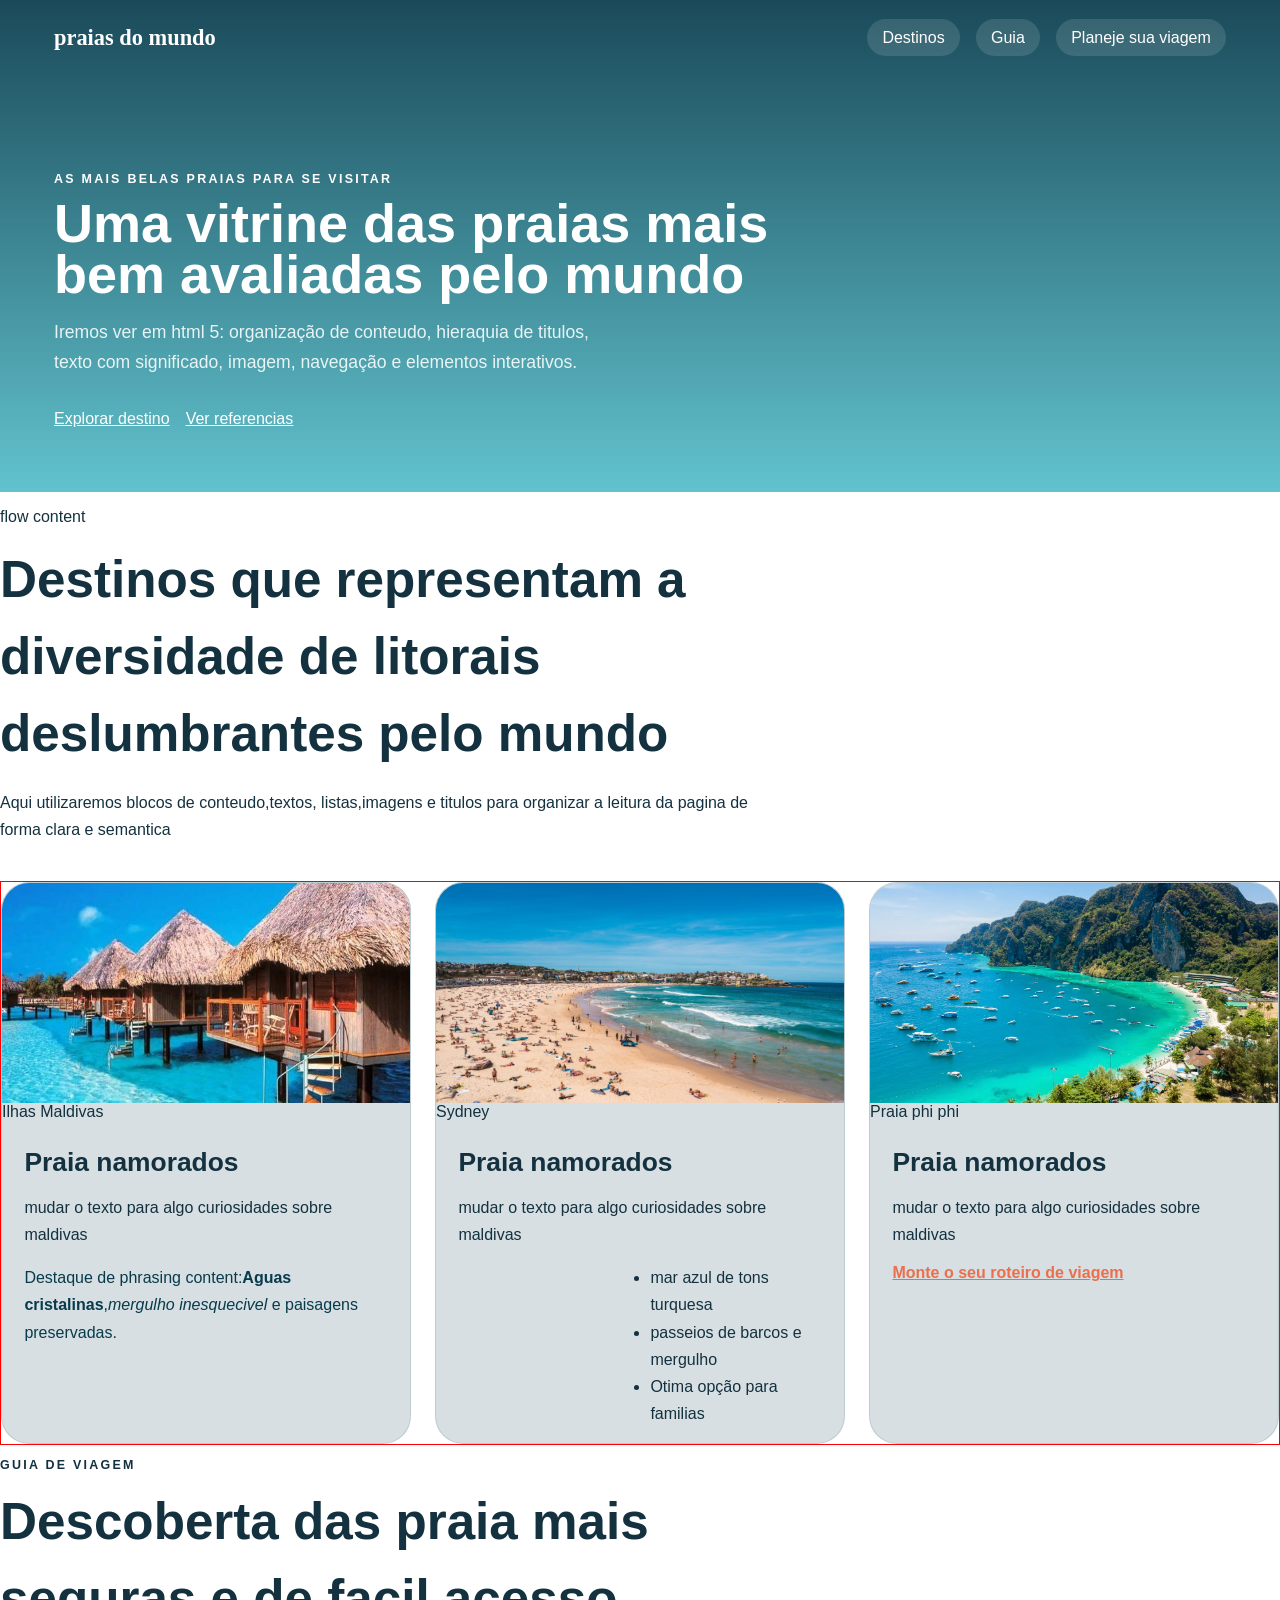
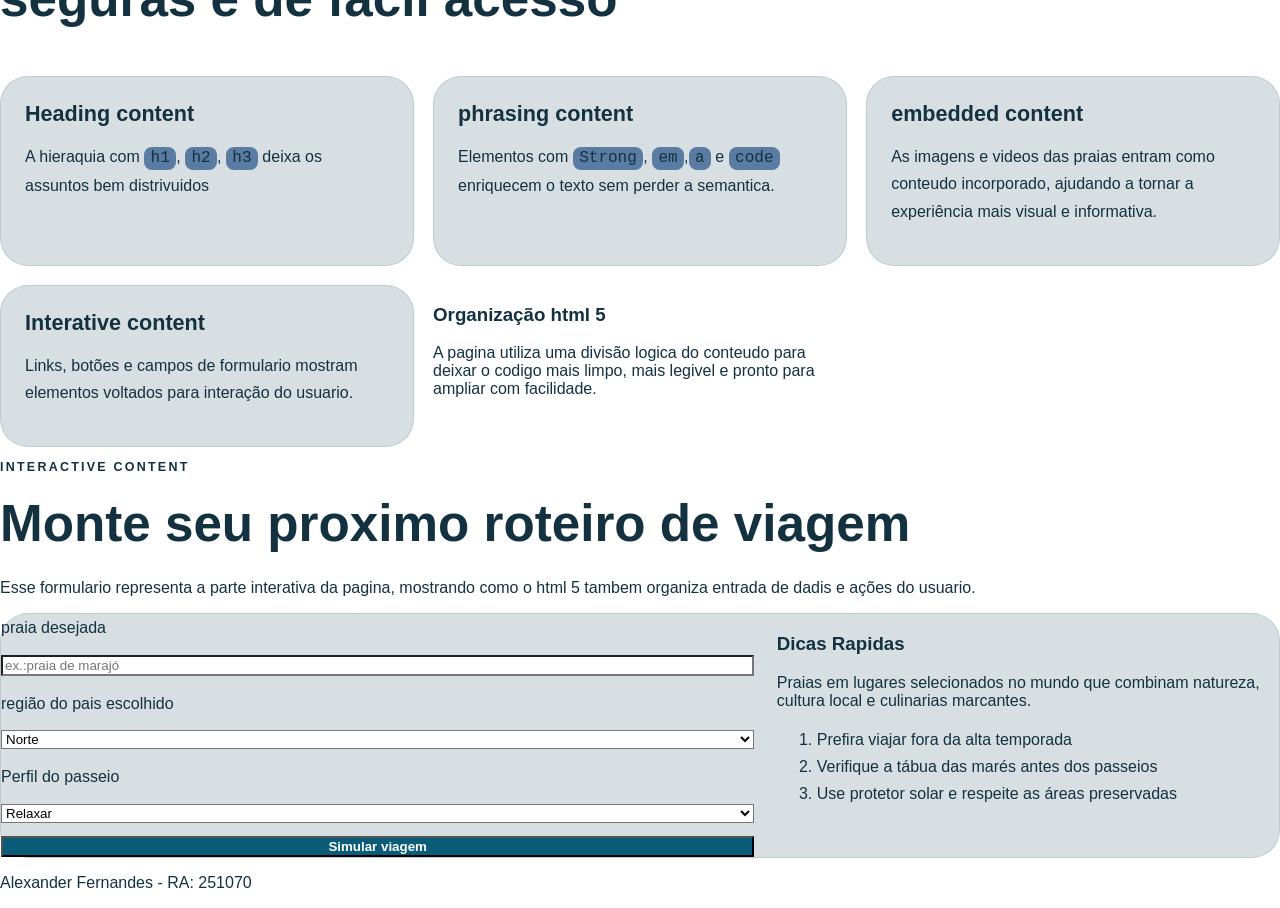
==== PRAIAS/INDEX.HTML @ 372cf145 "verificação reconfigurando o git para proximas entregas" ====
<!DOCTYPE html>
<html lang="pt-br">
<head>
    <meta charset="UTF-8">
    <meta name="viewport" content="width=device-width, initial-scale=1.0">
    <link rel="stylesheet" href="../PRAIAS/CSS/Style.css">
    <title>As praias mais belas do Mundo</title>
</head>
<body>
    <header class="hero" id="topo">
        <nav class="menu" area-label="Navegação principal">
            <a class="logo" href="#topo">praias do mundo</a>
            <ul class="menu-links">
                <li><a href="#destinos">Destinos</a></li>
                <li><a href="#guia">Guia</a></li>
                <li><a href="#Planeje">Planeje sua viagem</a></li>                
            </ul>
        </nav>
        <!-- fim nav -->
        <!-- inicio section  -->
         <section class="hero-conteudo">
            <p class="eyebrow">As mais belas praias para se visitar</p>
            <h1>Uma vitrine das praias mais bem avaliadas pelo mundo</h1>
            <p class="descricao">
                Iremos ver em html 5: organização de conteudo, hieraquia de titulos, texto com significado, imagem, navegação e elementos interativos.
            </p>
            <div class="acoes">
                <a class="botao primario" href="#destinos"> Explorar destino</a>
                <a class="botao secundario" href="#guia"> Ver referencias</a>
                
            </div>
         </section>
         <!-- fim section -->
    </header>
    <!-- começo da main -->
     <main>
        <Section class="secao" id="destinos">
            <div class="secao-titulo">
            <p class="rotulos">flow content</p>
            <h2>Destinos que representam a diversidade de litorais deslumbrantes pelo mundo</h2>
            <p>
                Aqui utilizaremos blocos de conteudo,textos, listas,imagens e titulos para organizar a leitura da pagina de forma clara e semantica
            </p>
            </div>
        
        <!-- inicio card 1 -->
            <div class="cards">
                <article class="card">
                    <figure>
                        <img src="./IMG/Ilhas Maldivas.jpg" alt="mar azul, areia clara em maldivas">
                        <figurecaption>Ilhas Maldivas</figurecaption>
                    </figure>
                    <h3> Praia namorados</h3>
                    <p> mudar o texto para algo curiosidades sobre maldivas

                    </p>
                    <p class="destaque-texto">
                        Destaque de phrasing content:<strong>Aguas cristalinas</strong>,<em>mergulho inesquecivel</em> e paisagens preservadas.
                    </p>
                </article>
                <!-- fim card 1 -->
        <!-- inicio card 2 -->
            
                <article class="card">
                    <figure>
                        <img src="./IMG/Praia Sydney.jpg" alt="mar azul, areia clara em Sydney">
                        <figurecaption>Sydney</figurecaption>
                    </figure>
                    <h3> Praia namorados</h3>
                    <p> mudar o texto para algo curiosidades sobre maldivas

                    </p>
                    <ul>
                        <li>mar azul de tons turquesa</li>
                        <li>passeios de barcos e mergulho</li>
                        <li>Otima opção para familias</li>
                    </ul>
                </article>
                <!-- fim card 2 -->
        <!-- inicio card 3 -->
           
                <article class="card">
                    <figure>
                        <img src="./IMG/Praia Phi Phi.jfif" alt="mar azul, areia clara em phi phi">
                        <figurecaption>Praia phi phi</figurecaption>
                    </figure>
                    <h3> Praia namorados</h3>
                    <p> mudar o texto para algo curiosidades sobre maldivas

                    </p>
                    <a class="link-card" href="#planeje">Monte o seu roteiro de viagem</a>
                </article>
                <!-- fim card 3 -->
            </div>
        
        <!-- inicio sessão guia -->
        <section class="secao-guia" id="guia">
            <div class="secao-titulo">
                <p class="rotulo">guia de viagem</p>
                <h2>Descoberta das praia mais seguras e de facil acesso</h2>
            </div>
            <div class="grade-guia">
                <!-- começo do bloco guia -->
                <article class="bloco-guia">
                    <h3>Heading content</h3>
                <p>
                    A hieraquia com <code>h1</code>, <code>h2</code>, <code>h3</code> deixa os assuntos bem distrivuidos
                </p>
                </article>

                <article class="bloco-guia">
                    <h3>phrasing content</h3>
                <p>
                   Elementos com <code>Strong</code>, <code>em</code>,<code>a</code> e <code>code</code> enriquecem o texto sem perder a semantica.
                </p>
                </article>

                <article class="bloco-guia">
                    <h3>embedded content</h3>
                <p>
                    As imagens e videos das praias entram como conteudo incorporado, ajudando a tornar a experiência mais visual e informativa.
                </p>
                </article>

                <article class="bloco-guia">
                    <h3>Interative content</h3>
                <p>
                   Links, botões e campos de formulario mostram elementos voltados para interação do usuario.
                </p>
                </article>

                <article class="bloco-guia-destaque-guia">
                    <h3>Organização html 5 </h3>
                <p>
                    A pagina utiliza uma divisão logica do conteudo para deixar o codigo mais limpo, mais legivel e pronto para ampliar com facilidade.
                </p>
                </article>
            </div>
        </section>
        <!-- fim sessão guia -->

         <!-- inicio sessão planejamento da viagem -->
          <section class="secao-planejamento" id="planeje">
            <div class="sessao-titulo">
                <p class="rotulo">Interactive content</p>
                <h2>Monte seu proximo roteiro de viagem</h2>
                <p> Esse formulario representa a parte interativa da pagina, mostrando como o html 5 tambem organiza entrada de dadis e ações do usuario.</p>
            </div>
          <div class="painel-planejamento">
            <form class="formulario">
                <label for="praia">praia desejada</label>
                <input type="text" id="praia" name="praia" placeholder="ex.:praia de marajó">

                <label for="regiao">região do pais escolhido </label>
                <select name="regiao" id="regiao">
                    <option>Norte</option>
                    <option>Nordeste</option>
                    <option>Centro-Oeste</option>
                    <option>Sudeste</option>
                    <option>Sul</option>
                </select>

                <label for="Perfil">Perfil do passeio</label>
                <select name="Perfil" id="Perfil">
                    <option>Relaxar</option>
                    <option>Mergulho</option>
                    <option>Familia</option>
                    <option>Aventura</option>
                </select>

                <button type="submit">Simular viagem</button>
            </form>

            <aside class="Dicas">
                <h3>Dicas Rapidas</h3>
                <p>
                    Praias em lugares selecionados no mundo que combinam natureza, cultura local e culinarias marcantes.
                </p>
                <ol>
                    <li> Prefira viajar fora da alta temporada</li>
                    <li> Verifique a tábua das marés antes dos passeios</li>
                    <li> Use protetor solar e respeite as áreas preservadas</li>
                </ol>
          </div>
          </section>
          <!-- fim da sessão planejamento da viagem -->
           
     </main>
     <footer id="rodape">
        <p>Alexander Fernandes - RA: 251070</p>

     </footer>

     
</body>
</html>
---- PRAIAS/CSS/Style.css ----
:root{
    --areia:#f3e7c9;
    --espuma:#fffaf1;
    --oceano:#0a5c78;
    --oceano-profundo:#073b4c;
    --turquesa:#16a6b6;
    --sol:#f5a623;
    --coral:#eb6f4d;
    --texto:#13313f;
    --texto-suave:#4f6c77;
    --borda:rgba(7, 59, 76, 0.12);
    --sombra:rgba(7, 59, 76, 0.16);
}
*{box-sizing: border-box;
}
html{
    scroll-behavior: smooth;
}
body{
    margin: 0;
    font-family: sans-serif;
    /* instalar fontes com o google API's para a proxima aula > manrope */
    color: var(--texto);
    background: radial-gradient(circle at top right, rgba(245,166,35,0.18),transparent 18%,linear-gradient(180deg, rgba(#f6fbfc 0%,#eef7f8 35%,#fff9f1 100%)));
}
img{
    display: block;
    width: 100%;
}
a{
    color: inherit;
}
.hero{
    width: 100vw;
    padding: 1.5rem 6vh 4rem;
    background: linear-gradient(rgba(7,59,76,0.92),rgba(22, 166, 182, 0.68)), url(https://images.unsplash.com/photo-1500375592092-40eb2168fd21?auto=format&fit=crop&w=1600&q=80) center/cover;
    color: #ffff;
    }

.menu{
    display:flex;
    align-items: center;
    justify-content: space-between;
    gap: 1rem;
    flex-wrap: wrap;
}

.logo{
    font-family: 'fraunces,sans-serif';
    font-size: 1.4rem;
    font-weight: bold;
    text-decoration: none;
}

.menu-links {
    display: flex;
    gap: 1rem;
    list-style: none;
    margin: 0;
    padding: 0;
}
.menu-links a {
    text-decoration: none;
    padding: 0.6rem 0.95rem;
    border-radius: 999px;
    background: rgba(255, 255, 255, 0.12);
}
.hero-conteudo {
    max-width: 720px;
    padding: 12vh 0 0;
}

.eyebrow,
.rotulo {
    text-transform: uppercase;
    letter-spacing: 0.18em;
    font-size: 0.78rem;
    font-weight: 700;
}
.hero,
.secao h2,
.bloco-guia h3,
.dicas h3{
    font-family: 'fraunces', sans-serif;
}

.hero h1{
    margin: 0.5rem 0 1rem;
    font-size: clamp(2.7rem, 6vh, 5.2rem);
    /*Clamp para definir um tamanho de fonte que escala responsivamente a função */
    line-height: 0.95;
}

.descricao{
    max-width: 58ch;
    font-size: 1.1rem;
    line-height: 1.7;
    color: rgba(255, 255, 255, 0.88);
}
.acoes{
    display: flex;
    gap: 1rem;
    flex-wrap: wrap;
    margin-top: 2rem;
}
.botao-primario,
.botao-secundario{
    display: inline-block;
    padding: 0.95rem 1.4rem;
    border-radius: 999px;
    font-weight: 700;
    text-decoration: none;
}

.botao-primario{
    background: var(--sol);
    
    color: #08212c;
}

.botao-secundario{
    border: 1px solid var(rgba(255, 255, 255, 0.4));
    background: rgba(255, 255, 255, 0.1);
}

.secao-titulo{
    max-width: 760px;
    margin-bottom: 2.4rem;
}
.secao h2 {
    margin: 0.35rem 0 0.8rem;
    font-size: clamp(2rem, 4vw, 3.4rem);
    line-height: 1.5;
}

.secao-titulo p:last-child,
.card p,
.bloco-guia p,
.dicas p,
.formulario label,
.rodape p,
li{
    line-height: 1.7;
}
.cards{
    display: grid;
    grid-template-columns:repeat(3, minmax(0, 1fr));
    gap: 1.5rem;
    border: 1px solid red;
}

.card,
.bloco-guia,
.painel-planejamento{
    background: var(--sombra);
    border: 1px solid var(--borda);
    border-radius: 28px;
}

.card {
    overflow: hidden;
}

.card figure{
    margin: 0;
}

.card img {
    height: 220px;
    object-fit: cover;
}

.card figcaption {
    padding: 0.8rem 1.4rem 0;
    color: var(--texto-suave);
    font-size: 0.92rem;
}

.card h3,
.card p,
.card ul,
.link-card{
    margin-left: 1.4rem;
    margin-right: 1.4rem;
}

.card h3{
    margin-top: 1.6rem;
    margin-bottom: 0.8rem;
    font-size: 1.65rem;
}

.card ul {
    padding-left: 12rem;
}

.destaque-texto{
    color: var(  --oceano-profundo);
}

.link-card {
    display: inline-block;
    margin-bottom: 1.6rem;
    font-weight: 700;
    color:var(--coral);
}
.guia {
    background: linear-gradient(180deg,rgba(22, 166, 182, 0.08), rgba(255, 250, 241, 0.7)),
    linear-gradient(90deg,rgba(22, 166, 182, 0.45), rgba(255, 250, 241, 0.2 ));
}

.grade-guia{
    display: grid;
    grid-template-columns: repeat(3, minmax(0, 1fr));
    gap: 1.2rem;
}

.bloco-guia {
    padding: 1.5rem;
}

.bloco-guia h3 {
    margin-top: 0;
    margin-bottom: 0.8rem;
    font-size: 1.35rem;
}

.destaque-guia {
    background: linear-gradient(160deg,rgba(10,92,120,0.95)rgba(22,166,182,0.8))
}

.destaque-guia code {
    color: #ffff;
}

code {
    padding: 0.15rem 0.4rem;
    border-radius: 8px;
    background-color: rgba(7, 59, 120, 0.6);
    font-family:  consolas, monospace;
}

.painel-planejamento {
    display: grid;
    grid-template-columns: 1.2fr 0.8fr;
    gap: 1.4rem;
}

.formulario {
    display: grid;
    gap: 0.85rem;
}

.formulario input,
.formulario select {
    background: #ffff;
}

.formulario button {
    background:var(--oceano);
    color: #ffff;
    font-weight: 700;
    cursor: pointer;
}

.dicas{
    padding: 0.4rem 0.4rem 0.4rem 0;
}

.dicas h3 {
    margin-top: 0;
    font-size: 1.5rem;
}

.rodape {
    padding:  2rem 6vw 3rem;
    color: var(--texto-suave);
}
/*tratando css ambiente mobile */

@media (max-width: 980px) {
    .cards,
    .grade-guia,
    .painel-planejamento{
        grid-template-columns: 1fr;
    }

    .hero{
        min-height: auto;
        padding-bottom: 3rem;
    }
    
 }

 @media (max-width: 640px) {
    .menu{
        flex-direction: column;
        align-items: flex-start;
         }

    .menu-links {
        flex-wrap: wrap;
    }
    .hero-conteudo{
        padding-top: 4rem;
    }
    .secao,
    .hero,
    .rodape {
        padding-left: 1.2rem;
        padding-right: 1.2rem;
    }

    }
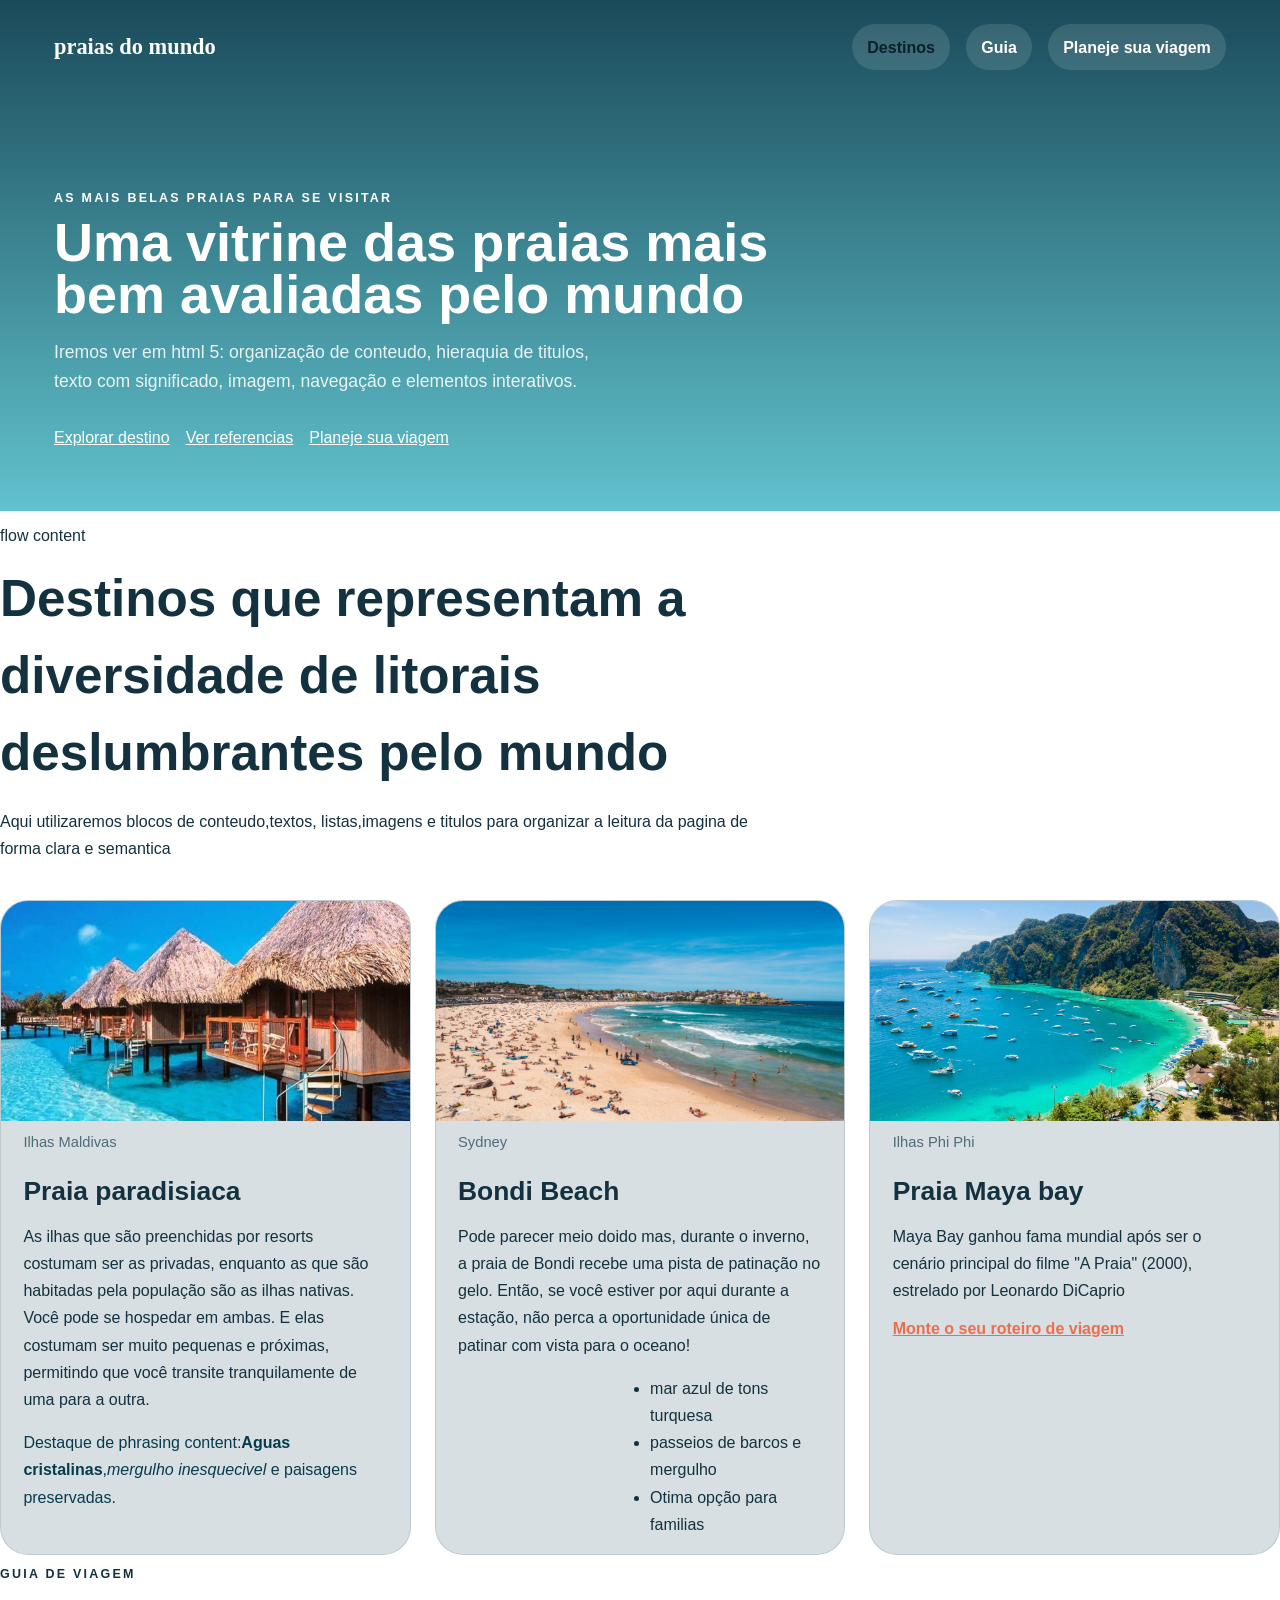
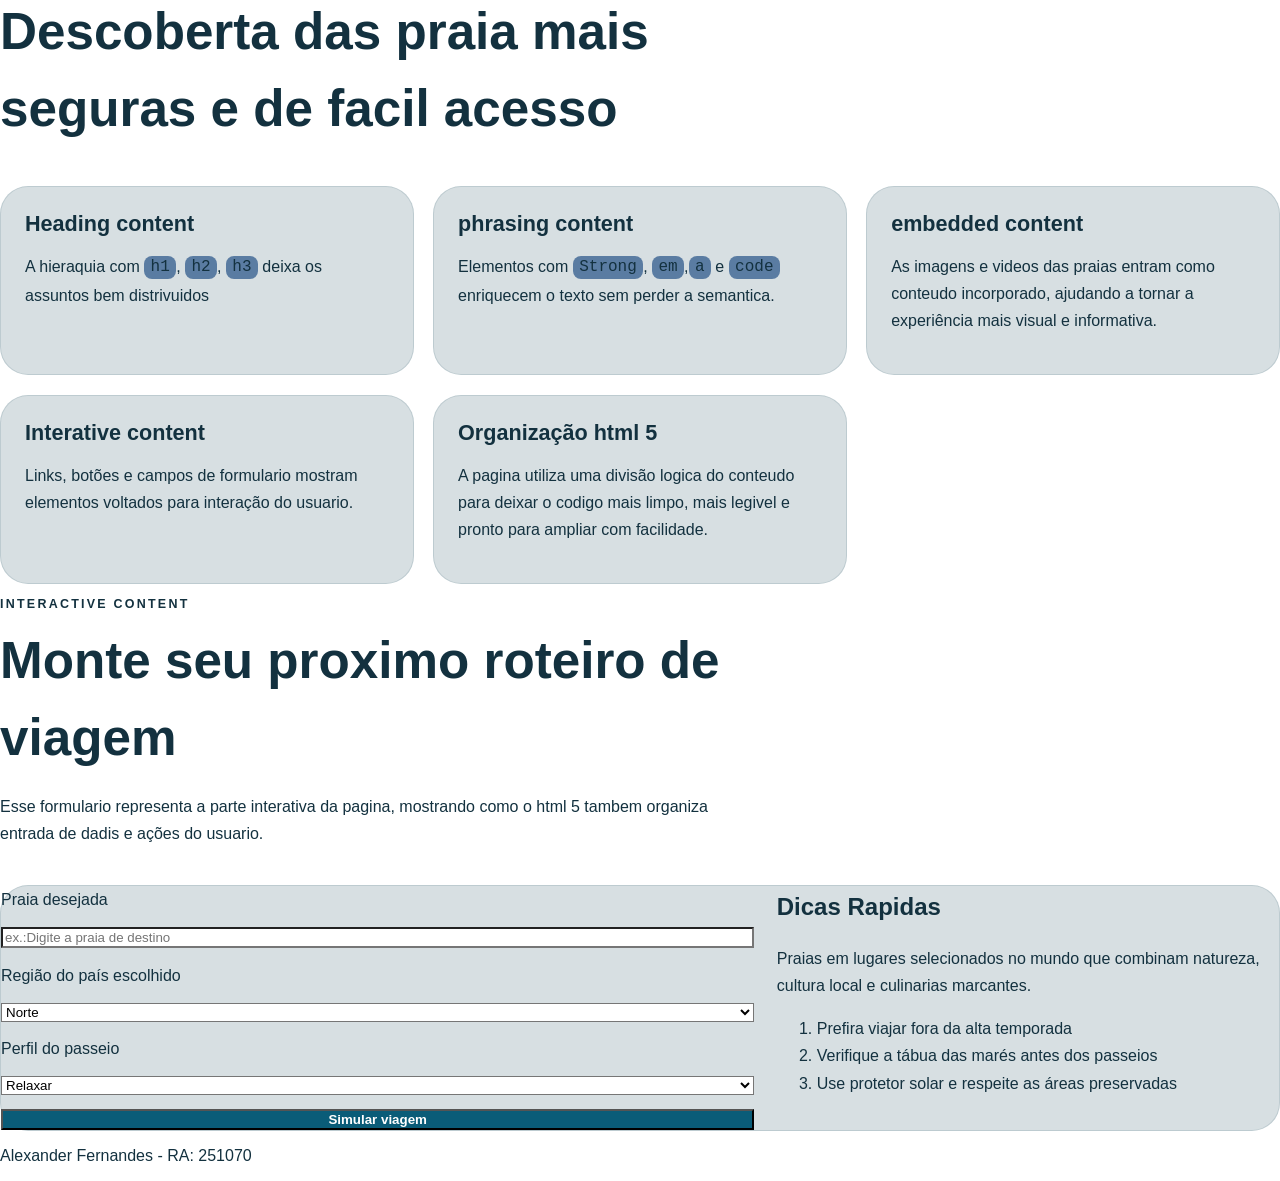
==== commit 23c89eb2: "mds essa é o ultimo ultima atualização do codigo" ====
--- a/PRAIAS/INDEX.HTML
+++ b/PRAIAS/INDEX.HTML
@@ -11,9 +11,9 @@
         <nav class="menu" area-label="Navegação principal">
             <a class="logo" href="#topo">praias do mundo</a>
             <ul class="menu-links">
-                <li><a href="#destinos">Destinos</a></li>
-                <li><a href="#guia">Guia</a></li>
-                <li><a href="#Planeje">Planeje sua viagem</a></li>                
+                <li><a class="botao-primario" href="#destinos">Destinos</a></li>
+                <li><a class="botao-secundario" href="#guia">Guia</a></li>
+                <li><a class="botao-terciario" href="#planeje">Planeje sua viagem</a></li>                
             </ul>
         </nav>
         <!-- fim nav -->
@@ -27,6 +27,7 @@
             <div class="acoes">
                 <a class="botao primario" href="#destinos"> Explorar destino</a>
                 <a class="botao secundario" href="#guia"> Ver referencias</a>
+                <a class="botao terciario" href="#planeje">Planeje sua viagem</a>
                 
             </div>
          </section>
@@ -48,10 +49,11 @@
                 <article class="card">
                     <figure>
                         <img src="./IMG/Ilhas Maldivas.jpg" alt="mar azul, areia clara em maldivas">
-                        <figurecaption>Ilhas Maldivas</figurecaption>
+                        <figcaption>Ilhas Maldivas</figcaption>
                     </figure>
-                    <h3> Praia namorados</h3>
-                    <p> mudar o texto para algo curiosidades sobre maldivas
+                    <h3> Praia paradisiaca</h3>
+                    <p> As ilhas que são preenchidas por resorts costumam ser as privadas, enquanto as que são habitadas pela população são as ilhas nativas.
+                    Você pode se hospedar em ambas. E elas costumam ser muito pequenas e próximas, permitindo que você transite tranquilamente de uma para a outra.
 
                     </p>
                     <p class="destaque-texto">
@@ -64,10 +66,10 @@
                 <article class="card">
                     <figure>
                         <img src="./IMG/Praia Sydney.jpg" alt="mar azul, areia clara em Sydney">
-                        <figurecaption>Sydney</figurecaption>
+                        <figcaption>Sydney</figcaption>
                     </figure>
-                    <h3> Praia namorados</h3>
-                    <p> mudar o texto para algo curiosidades sobre maldivas
+                    <h3> Bondi Beach</h3>
+                    <p> Pode parecer meio doido mas, durante o inverno, a praia de Bondi recebe uma pista de patinação no gelo. Então, se você estiver por aqui durante a estação, não perca a oportunidade única de patinar com vista para o oceano!
 
                     </p>
                     <ul>
@@ -82,16 +84,16 @@
                 <article class="card">
                     <figure>
                         <img src="./IMG/Praia Phi Phi.jfif" alt="mar azul, areia clara em phi phi">
-                        <figurecaption>Praia phi phi</figurecaption>
+                        <figcaption>Ilhas Phi Phi</figcaption>
                     </figure>
-                    <h3> Praia namorados</h3>
-                    <p> mudar o texto para algo curiosidades sobre maldivas
+                    <h3> Praia Maya bay</h3>
+                    <p> Maya Bay ganhou fama mundial após ser o cenário principal do filme "A Praia" (2000), estrelado por Leonardo DiCaprio
 
                     </p>
                     <a class="link-card" href="#planeje">Monte o seu roteiro de viagem</a>
                 </article>
-                <!-- fim card 3 -->
             </div>
+            <!-- fim card 3 -->
         
         <!-- inicio sessão guia -->
         <section class="secao-guia" id="guia">
@@ -129,7 +131,7 @@
                 </p>
                 </article>
 
-                <article class="bloco-guia-destaque-guia">
+                <article class="bloco-guia" id="destaque-guia">
                     <h3>Organização html 5 </h3>
                 <p>
                     A pagina utiliza uma divisão logica do conteudo para deixar o codigo mais limpo, mais legivel e pronto para ampliar com facilidade.
@@ -141,17 +143,17 @@
 
          <!-- inicio sessão planejamento da viagem -->
           <section class="secao-planejamento" id="planeje">
-            <div class="sessao-titulo">
+            <div class="secao-titulo">
                 <p class="rotulo">Interactive content</p>
                 <h2>Monte seu proximo roteiro de viagem</h2>
                 <p> Esse formulario representa a parte interativa da pagina, mostrando como o html 5 tambem organiza entrada de dadis e ações do usuario.</p>
             </div>
           <div class="painel-planejamento">
             <form class="formulario">
-                <label for="praia">praia desejada</label>
-                <input type="text" id="praia" name="praia" placeholder="ex.:praia de marajó">
+                <label for="praia">Praia desejada</label>
+                <input type="text" id="praia" name="praia" placeholder="ex.:Digite a praia de destino">
 
-                <label for="regiao">região do pais escolhido </label>
+                <label for="regiao">Região do país escolhido </label>
                 <select name="regiao" id="regiao">
                     <option>Norte</option>
                     <option>Nordeste</option>
@@ -171,7 +173,7 @@
                 <button type="submit">Simular viagem</button>
             </form>
 
-            <aside class="Dicas">
+            <aside class="dicas">
                 <h3>Dicas Rapidas</h3>
                 <p>
                     Praias em lugares selecionados no mundo que combinam natureza, cultura local e culinarias marcantes.
@@ -183,6 +185,7 @@
                 </ol>
           </div>
           </section>
+          
           <!-- fim da sessão planejamento da viagem -->
            
      </main>
--- a/PRAIAS/CSS/Style.css
+++ b/PRAIAS/CSS/Style.css
@@ -104,7 +104,7 @@
     margin-top: 2rem;
 }
 .botao-primario,
-.botao-secundario{
+.botao-secundario,.botao-terciario{
     display: inline-block;
     padding: 0.95rem 1.4rem;
     border-radius: 999px;
@@ -146,7 +146,6 @@
     display: grid;
     grid-template-columns:repeat(3, minmax(0, 1fr));
     gap: 1.5rem;
-    border: 1px solid red;
 }
 
 .card,
